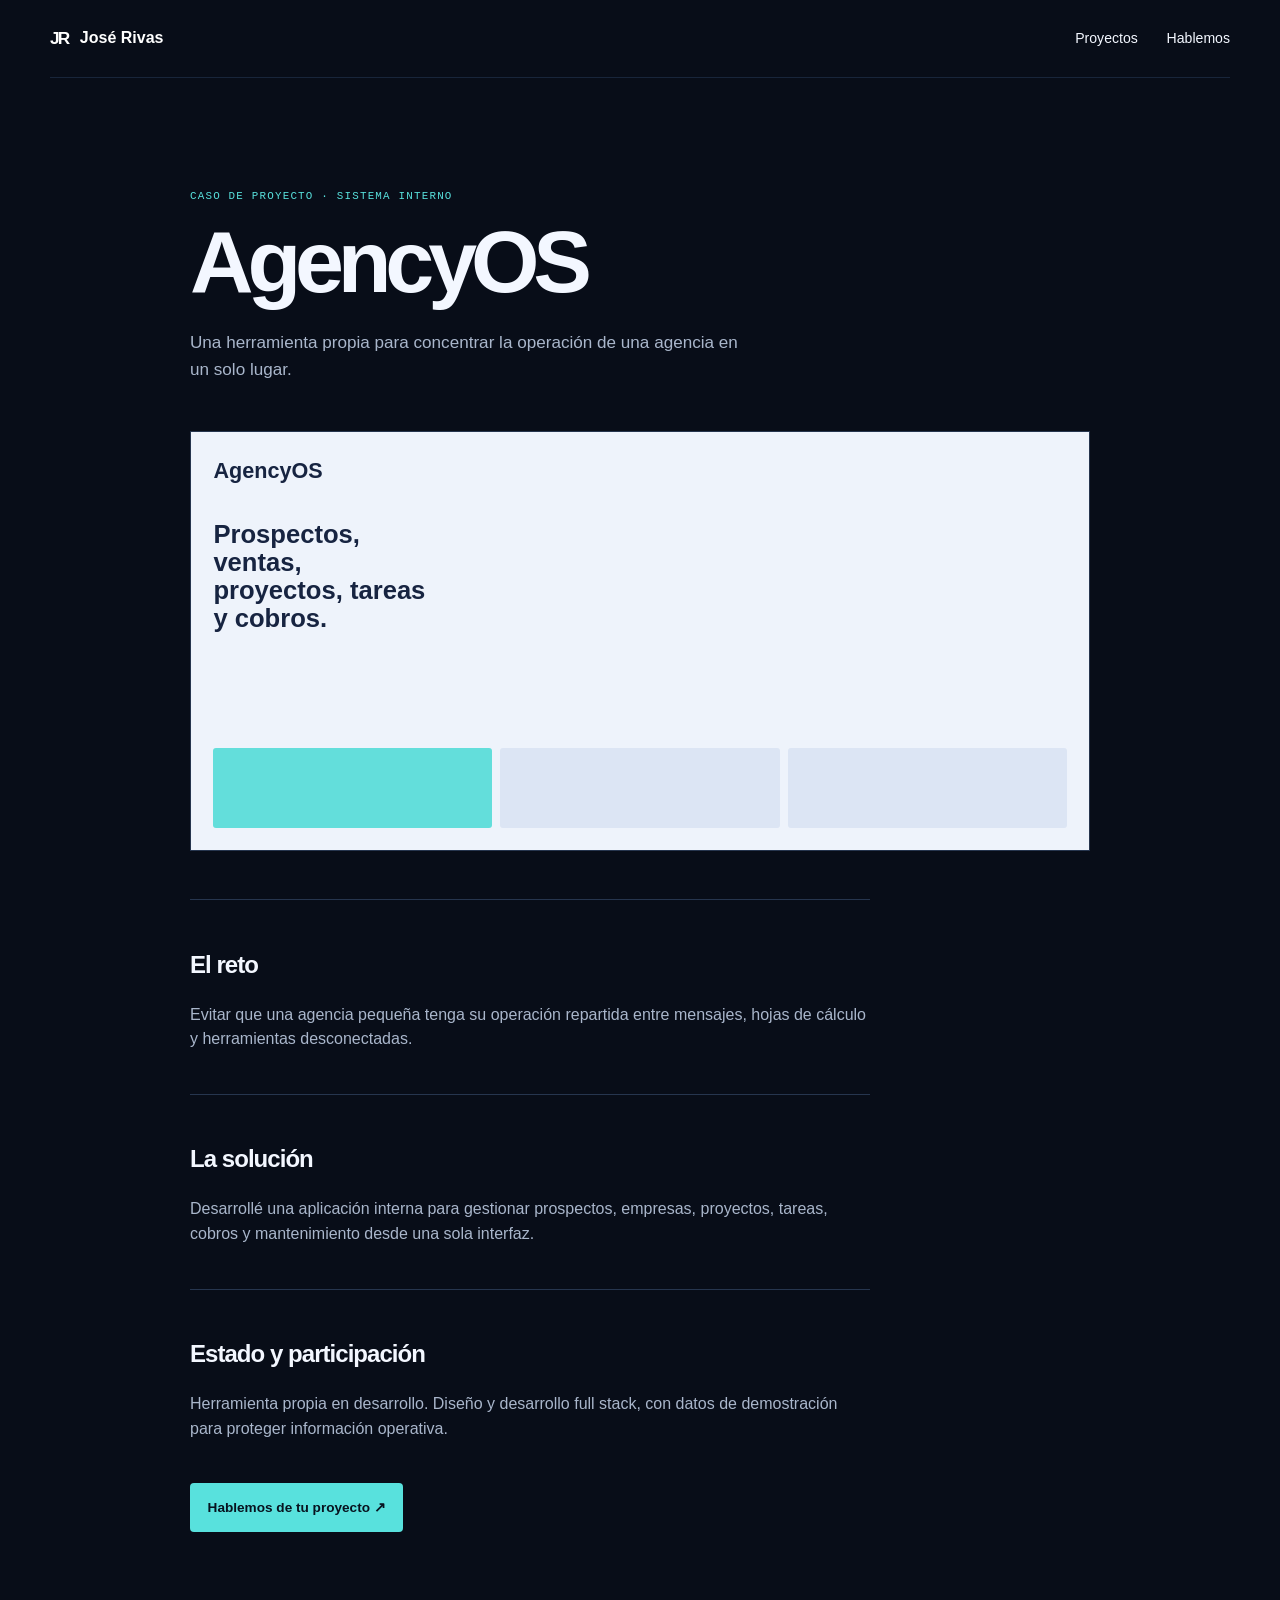
==== proyectos/agencyos/index.html @ 4ef8a75f "Redesign freelance portfolio and add project cases" ====
<!doctype html><html lang="es"><head><meta charset="utf-8"><meta name="viewport" content="width=device-width,initial-scale=1"><title>AgencyOS — José Rivas</title><link rel="stylesheet" href="../../assets/site.css"></head><body><header class="header"><a class="brand" href="../../"><span>JR</span> José Rivas</a><nav><a href="../../#proyectos">Proyectos</a><a href="../../#contacto">Hablemos</a></nav></header><main class="case wrap"><p class="eyebrow">Caso de proyecto · Sistema interno</p><h1>AgencyOS</h1><p class="lede">Una herramienta propia para concentrar la operación de una agencia en un solo lugar.</p><div class="shot agency" style="height:420px"><div class="agency-ui"><strong>AgencyOS</strong><span>Prospectos, ventas, proyectos, tareas y cobros.</span><div><i></i><i></i><i></i></div></div></div><section><h2>El reto</h2><p>Evitar que una agencia pequeña tenga su operación repartida entre mensajes, hojas de cálculo y herramientas desconectadas.</p></section><section><h2>La solución</h2><p>Desarrollé una aplicación interna para gestionar prospectos, empresas, proyectos, tareas, cobros y mantenimiento desde una sola interfaz.</p></section><section><h2>Estado y participación</h2><p>Herramienta propia en desarrollo. Diseño y desarrollo full stack, con datos de demostración para proteger información operativa.</p></section><a class="button" href="../../#contacto">Hablemos de tu proyecto ↗</a></main></body></html>
---- assets/site.css ----
:root{--bg:#080d18;--surface:#101a2c;--line:#26354e;--ink:#f3f7ff;--muted:#a9b6cb;--aqua:#58e1dd;--violet:#aa92ff;--wrap:1180px}*{box-sizing:border-box}html{scroll-behavior:smooth}body{margin:0;background:var(--bg);color:var(--ink);font-family:Manrope,Arial,sans-serif;line-height:1.55}.wrap{width:min(var(--wrap),calc(100% - 48px));margin:auto}.skip{position:absolute;left:-999px}.skip:focus{left:1rem;top:1rem;z-index:99;background:#fff;color:#000;padding:.6rem}.header{height:78px;width:min(var(--wrap),calc(100% - 48px));margin:auto;display:flex;align-items:center;gap:2.3rem;border-bottom:1px solid #18253a;position:relative;z-index:3}.brand{display:flex;align-items:center;gap:.7rem;font-weight:800;color:#fff;text-decoration:none;white-space:nowrap}.brand span{font-size:1.08rem;letter-spacing:-.1em}.header nav{display:flex;gap:1.8rem;margin-left:auto}.header nav a,.text-link,.service-list a{color:var(--ink);font-size:.88rem;text-decoration:none}.header nav a:hover,.text-link:hover,.service-list a:hover{color:var(--aqua)}.header-actions{display:flex;align-items:center;gap:1rem}.button{background:var(--aqua);border:0;color:#07131f;border-radius:4px;padding:.85rem 1.1rem;text-decoration:none;font-size:.85rem;font-weight:800;display:inline-flex;gap:.7rem;align-items:center;cursor:pointer}.button:hover{background:#94f6ee}.button.small{padding:.65rem .95rem}.menu{display:none}.eyebrow,.project-type{font:500 .68rem 'DM Mono',monospace;letter-spacing:.11em;text-transform:uppercase;color:var(--aqua);margin:0 0 1rem}.hero{min-height:640px;overflow:hidden;border-bottom:1px solid #18253a}.hero-grid{display:grid;grid-template-columns:1.05fr .95fr;align-items:center;min-height:640px}.hero-copy{position:relative;z-index:1}.hero h1{font-size:clamp(3rem,5.1vw,5rem);letter-spacing:-.065em;line-height:1.03;margin:0 0 1.4rem;max-width:720px}.hero h1 em{color:var(--aqua);font-style:normal}.lede{max-width:570px;color:var(--muted);font-size:1.07rem;margin:0 0 2rem}.actions{display:flex;align-items:center;gap:1.7rem}.hero-art{height:620px;position:relative}.hero-art:after{content:"";position:absolute;inset:17% 0 5% 8%;background:radial-gradient(ellipse,rgba(74,212,217,.13),transparent 67%);z-index:-1}.hero-art img{width:118%;max-width:none;position:absolute;right:-10%;bottom:-8%;height:110%;object-fit:contain;object-position:right bottom}.projects{padding:8rem 0}.section-intro{display:grid;grid-template-columns:1fr .8fr;align-items:end;gap:5rem;margin-bottom:3.4rem}.section-intro h2,.services h2,.about h2,.contact h2{font-size:clamp(2.1rem,4vw,3.7rem);line-height:1.07;letter-spacing:-.055em;margin:0}.section-intro>p{color:var(--muted);margin:0 0 .4rem}.featured{display:grid;grid-template-columns:1.2fr 1fr 1fr;gap:1.4rem}.project{min-width:0}.shot{height:245px;display:block;overflow:hidden;border:1px solid var(--line);background:#111e33;margin-bottom:1.4rem;transition:transform .2s,border-color .2s}.shot:hover{transform:translateY(-4px);border-color:var(--aqua)}.shot img{width:100%;height:100%;object-fit:cover;object-position:top}.first .shot{height:300px}.project h3{margin:0 0 .4rem;font-size:1.45rem;letter-spacing:-.035em}.project p:not(.project-type){color:var(--muted);font-size:.9rem;margin:.2rem 0 1rem}.agency-ui{height:100%;padding:1.4rem;background:#eef3fb;color:#172441;display:flex;flex-direction:column;gap:2rem}.agency-ui strong{font-size:1.35rem}.agency-ui span{font-size:1.6rem;line-height:1.1;font-weight:800;max-width:220px}.agency-ui div{display:flex;gap:.5rem;margin-top:auto}.agency-ui i{display:block;height:80px;flex:1;background:#dce5f4;border-radius:3px}.agency-ui i:first-child{background:#63dedb}.secondary-projects{display:grid;grid-template-columns:1fr 1fr;gap:2rem;margin-top:5rem;border-top:1px solid var(--line);border-bottom:1px solid var(--line)}.secondary-projects a{display:grid;grid-template-columns:1fr auto;text-decoration:none;color:var(--ink);padding:1.8rem 0}.secondary-projects span{grid-column:1;color:var(--muted);font:400 .7rem 'DM Mono'}.secondary-projects strong{font-size:1.1rem}.secondary-projects b{grid-row:1/3;grid-column:2;color:var(--aqua);align-self:center}.services{padding:7rem 0;background:var(--surface);border-block:1px solid var(--line)}.services h2{margin-bottom:4rem}.service-list{display:grid;grid-template-columns:repeat(3,1fr);border-top:1px solid #314057}.service-list article{padding:2rem 2.1rem 2rem 0;border-bottom:1px solid #314057}.service-list article+article{padding-left:2.1rem;border-left:1px solid #314057}.service-list span{font:500 .75rem 'DM Mono';color:var(--aqua)}.service-list h3{font-size:1.35rem;margin:1.6rem 0 .7rem}.service-list p{font-size:.9rem;color:var(--muted);min-height:5em}.service-list a{font-weight:700}.about{padding:8rem 0}.about-grid{display:grid;grid-template-columns:.85fr 1fr;gap:10rem}.about-grid>div>p:not(.eyebrow){color:var(--muted);font-size:1.05rem}.about dl{margin:2.5rem 0 0;border-top:1px solid var(--line)}.about dl div{display:grid;grid-template-columns:60px 1fr;padding:1rem 0;border-bottom:1px solid var(--line)}.about dt{color:var(--violet);font:500 .75rem 'DM Mono'}.about dd{margin:0;font-weight:600}.contact{background:#101e3a;padding:6rem 0}.contact-grid{display:grid;grid-template-columns:1fr .9fr;gap:8rem}.contact-grid>div>p:not(.eyebrow){color:#c2cfdf;max-width:490px}.contact-direct{display:flex;gap:1.1rem;flex-wrap:wrap;margin-top:2rem}.contact-direct a{color:var(--aqua);font-size:.85rem}form{background:#f8fbff;color:#122039;padding:2rem}label{display:grid;gap:.5rem;font-size:.78rem;font-weight:800;margin-bottom:1.25rem}select,textarea{font:400 .92rem Manrope;border:1px solid #ccd7e6;padding:.75rem;background:#fff;color:#14223a;border-radius:2px;width:100%}textarea{resize:vertical}.form-actions{display:flex;align-items:center;gap:1.4rem;margin-top:1.6rem}.form-actions .text-link{color:#18305a;font-weight:700}form small{display:block;color:#697994;font-size:.72rem;margin-top:1.4rem}footer{padding:2rem 0;background:#070c16;color:var(--muted)}footer .wrap{display:flex;align-items:center;justify-content:space-between;gap:1rem;font-size:.76rem}footer p{margin:0}@media(max-width:900px){.header{gap:1.3rem}.header nav{gap:1rem}.hero-grid{grid-template-columns:1fr}.hero{min-height:auto}.hero-copy{padding:6rem 0 1rem}.hero-art{height:420px}.hero-art img{width:720px;right:50%;transform:translateX(55%);height:115%}.section-intro,.about-grid,.contact-grid{gap:3rem}.featured{grid-template-columns:1fr 1fr}.first{grid-column:span 2}.service-list{grid-template-columns:1fr}.service-list article+article{border-left:0;padding-left:0}.service-list article{padding-right:0}.service-list p{min-height:0}.about-grid,.contact-grid{grid-template-columns:1fr}}@media(max-width:680px){.wrap,.header{width:min(100% - 40px,var(--wrap))}.header{height:68px}.header nav{display:none;position:absolute;left:0;right:0;top:68px;background:#101a2c;padding:1rem;flex-direction:column;border:1px solid var(--line)}.header.open nav{display:flex}.menu{display:grid;gap:5px;background:none;border:0;margin-left:auto;padding:.6rem;color:#fff}.menu i{display:block;width:20px;height:1px;background:currentColor}.header-actions .button{display:none}.hero-copy{padding-top:4rem}.hero h1{font-size:clamp(2.7rem,13vw,4rem)}.hero-art{height:345px}.hero-art img{width:560px;right:50%;transform:translateX(53%);bottom:-3%}.section-intro{grid-template-columns:1fr;gap:1.5rem}.projects,.about{padding:5rem 0}.featured{grid-template-columns:1fr;gap:3.3rem}.first{grid-column:auto}.shot,.first .shot{height:235px}.secondary-projects{grid-template-columns:1fr;gap:0;margin-top:3rem}.secondary-projects a+a{border-top:1px solid var(--line)}.services{padding:5rem 0}.services h2{margin-bottom:2rem}.about-grid{gap:2rem}.contact{padding:4.5rem 0}.contact-grid{gap:2.4rem}form{padding:1.35rem}.actions{gap:1rem;align-items:flex-start;flex-direction:column}footer .wrap{flex-direction:column;align-items:flex-start}.contact-direct{flex-direction:column;gap:.5rem}}
.case{max-width:900px;padding:7rem 0}.case h1{font-size:clamp(3rem,7vw,5.5rem);letter-spacing:-.07em;line-height:1;margin:.4rem 0 1.5rem}.case>img,.case>video{display:block;width:100%;max-height:540px;object-fit:cover;object-position:top;border:1px solid var(--line);margin:3rem 0}.case section{max-width:680px;padding:1.6rem 0;border-top:1px solid var(--line)}.case section h2{letter-spacing:-.04em}.case section p{color:var(--muted)}.case .shot{margin:3rem 0}
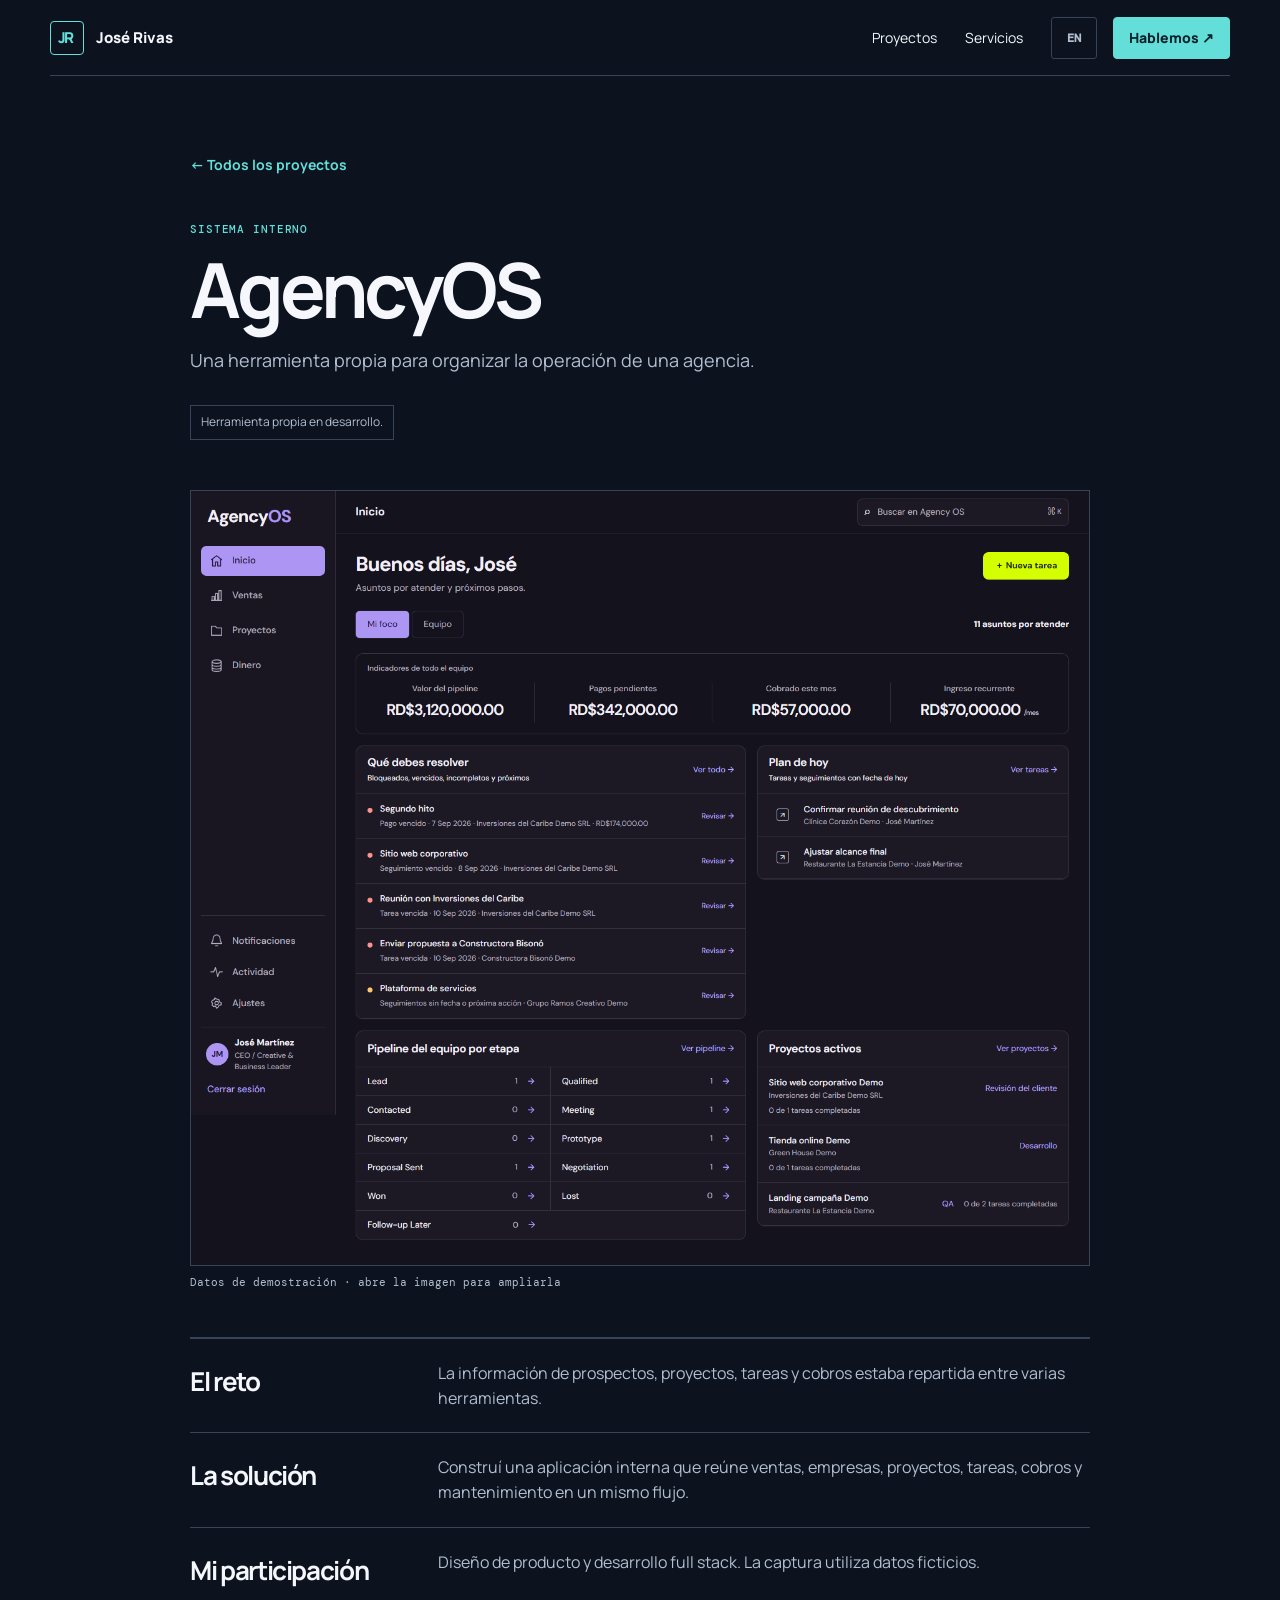
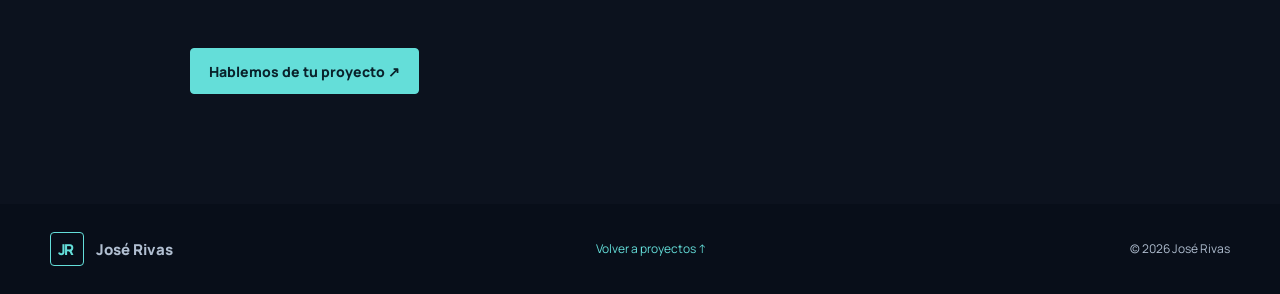
==== commit c3a75d39: "Refine portfolio UI, responsive cases and contact flow" ====
--- a/proyectos/agencyos/index.html
+++ b/proyectos/agencyos/index.html
@@ -1 +1,36 @@
-<!doctype html><html lang="es"><head><meta charset="utf-8"><meta name="viewport" content="width=device-width,initial-scale=1"><title>AgencyOS — José Rivas</title><link rel="stylesheet" href="../../assets/site.css"></head><body><header class="header"><a class="brand" href="../../"><span>JR</span> José Rivas</a><nav><a href="../../#proyectos">Proyectos</a><a href="../../#contacto">Hablemos</a></nav></header><main class="case wrap"><p class="eyebrow">Caso de proyecto · Sistema interno</p><h1>AgencyOS</h1><p class="lede">Una herramienta propia para concentrar la operación de una agencia en un solo lugar.</p><div class="shot agency" style="height:420px"><div class="agency-ui"><strong>AgencyOS</strong><span>Prospectos, ventas, proyectos, tareas y cobros.</span><div><i></i><i></i><i></i></div></div></div><section><h2>El reto</h2><p>Evitar que una agencia pequeña tenga su operación repartida entre mensajes, hojas de cálculo y herramientas desconectadas.</p></section><section><h2>La solución</h2><p>Desarrollé una aplicación interna para gestionar prospectos, empresas, proyectos, tareas, cobros y mantenimiento desde una sola interfaz.</p></section><section><h2>Estado y participación</h2><p>Herramienta propia en desarrollo. Diseño y desarrollo full stack, con datos de demostración para proteger información operativa.</p></section><a class="button" href="../../#contacto">Hablemos de tu proyecto ↗</a></main></body></html>
+<!doctype html>
+<html lang="es">
+<head>
+  <meta charset="utf-8"><meta name="viewport" content="width=device-width, initial-scale=1">
+  <meta name="description" content="Una herramienta propia para organizar la operación de una agencia.">
+  <title>AgencyOS | José Rivas</title>
+  <link rel="icon" href="../../assets/favicon.svg" type="image/svg+xml">
+  <link rel="preconnect" href="https://fonts.googleapis.com"><link rel="preconnect" href="https://fonts.gstatic.com" crossorigin>
+  <link href="https://fonts.googleapis.com/css2?family=DM+Mono:wght@400;500&family=Manrope:wght@400;500;600;700;800&display=swap" rel="stylesheet">
+  <link rel="stylesheet" href="../../assets/site.css">
+</head>
+<body>
+  <a class="skip" href="#contenido" data-en="Skip to content">Saltar al contenido</a>
+  <header class="header"><a class="brand" href="../../"><span class="brand-mark">JR</span><span>José Rivas</span></a>
+    <button class="menu" type="button" aria-label="Abrir menú" aria-expanded="false" aria-controls="main-nav"><span></span><span></span></button>
+    <nav id="main-nav" aria-label="Navegación principal"><a href="../../#proyectos" data-en="Projects">Proyectos</a><a href="../../#servicios" data-en="Services">Servicios</a><a class="mobile-contact" href="../../#contacto" data-en="Contact">Contacto</a></nav>
+    <div class="header-actions"><button class="lang" type="button" aria-label="Switch to English">EN</button><a class="button small" href="../../#contacto" data-en="Let's talk ↗">Hablemos ↗</a></div>
+  </header>
+  <main id="contenido" class="case wrap">
+    <a class="back-link" href="../../#proyectos" data-en="← All projects">← Todos los proyectos</a>
+    <p class="eyebrow" data-en="Internal system">Sistema interno</p>
+    <h1>AgencyOS</h1>
+    <p class="lede" data-en="An in-house tool for organizing agency operations.">Una herramienta propia para organizar la operación de una agencia.</p>
+    <p class="case-status" data-en="In-house tool in development.">Herramienta propia en desarrollo.</p>
+    <figure class="case-media"><a href="../../assets/agency-os-desktop.png" target="_blank" rel="noopener noreferrer" aria-label="Ampliar captura de AgencyOS"><img src="../../assets/agency-os-desktop.png" alt="Panel de AgencyOS con datos de demostración" data-en-attr="AgencyOS dashboard with demo data" width="1440" height="1241"></a><figcaption data-en="Demo data · open image to enlarge">Datos de demostración · abre la imagen para ampliarla</figcaption></figure>
+    <div class="case-details">
+      <section><h2 data-en="The challenge">El reto</h2><p data-en="Prospects, projects, tasks, and billing were spread across several tools.">La información de prospectos, proyectos, tareas y cobros estaba repartida entre varias herramientas.</p></section>
+      <section><h2 data-en="The solution">La solución</h2><p data-en="I built an internal application that brings sales, companies, projects, tasks, billing, and maintenance into one workflow.">Construí una aplicación interna que reúne ventas, empresas, proyectos, tareas, cobros y mantenimiento en un mismo flujo.</p></section>
+      <section><h2 data-en="My role">Mi participación</h2><p data-en="Product design and full-stack development. The screenshot uses fictional data.">Diseño de producto y desarrollo full stack. La captura utiliza datos ficticios.</p></section>
+    </div>
+    <div class="case-actions"><a class="button" href="../../#contacto" data-en="Discuss your project ↗">Hablemos de tu proyecto ↗</a></div>
+  </main>
+  <footer><div class="wrap"><a class="brand" href="../../"><span class="brand-mark">JR</span><span>José Rivas</span></a><a href="../../#proyectos" data-en="Back to projects ↑">Volver a proyectos ↑</a><p>© <span id="year"></span> José Rivas</p></div></footer>
+  <script src="../../assets/site.js"></script>
+</body>
+</html>
--- a/assets/site.css
+++ b/assets/site.css
@@ -1,2 +1,144 @@
-:root{--bg:#080d18;--surface:#101a2c;--line:#26354e;--ink:#f3f7ff;--muted:#a9b6cb;--aqua:#58e1dd;--violet:#aa92ff;--wrap:1180px}*{box-sizing:border-box}html{scroll-behavior:smooth}body{margin:0;background:var(--bg);color:var(--ink);font-family:Manrope,Arial,sans-serif;line-height:1.55}.wrap{width:min(var(--wrap),calc(100% - 48px));margin:auto}.skip{position:absolute;left:-999px}.skip:focus{left:1rem;top:1rem;z-index:99;background:#fff;color:#000;padding:.6rem}.header{height:78px;width:min(var(--wrap),calc(100% - 48px));margin:auto;display:flex;align-items:center;gap:2.3rem;border-bottom:1px solid #18253a;position:relative;z-index:3}.brand{display:flex;align-items:center;gap:.7rem;font-weight:800;color:#fff;text-decoration:none;white-space:nowrap}.brand span{font-size:1.08rem;letter-spacing:-.1em}.header nav{display:flex;gap:1.8rem;margin-left:auto}.header nav a,.text-link,.service-list a{color:var(--ink);font-size:.88rem;text-decoration:none}.header nav a:hover,.text-link:hover,.service-list a:hover{color:var(--aqua)}.header-actions{display:flex;align-items:center;gap:1rem}.button{background:var(--aqua);border:0;color:#07131f;border-radius:4px;padding:.85rem 1.1rem;text-decoration:none;font-size:.85rem;font-weight:800;display:inline-flex;gap:.7rem;align-items:center;cursor:pointer}.button:hover{background:#94f6ee}.button.small{padding:.65rem .95rem}.menu{display:none}.eyebrow,.project-type{font:500 .68rem 'DM Mono',monospace;letter-spacing:.11em;text-transform:uppercase;color:var(--aqua);margin:0 0 1rem}.hero{min-height:640px;overflow:hidden;border-bottom:1px solid #18253a}.hero-grid{display:grid;grid-template-columns:1.05fr .95fr;align-items:center;min-height:640px}.hero-copy{position:relative;z-index:1}.hero h1{font-size:clamp(3rem,5.1vw,5rem);letter-spacing:-.065em;line-height:1.03;margin:0 0 1.4rem;max-width:720px}.hero h1 em{color:var(--aqua);font-style:normal}.lede{max-width:570px;color:var(--muted);font-size:1.07rem;margin:0 0 2rem}.actions{display:flex;align-items:center;gap:1.7rem}.hero-art{height:620px;position:relative}.hero-art:after{content:"";position:absolute;inset:17% 0 5% 8%;background:radial-gradient(ellipse,rgba(74,212,217,.13),transparent 67%);z-index:-1}.hero-art img{width:118%;max-width:none;position:absolute;right:-10%;bottom:-8%;height:110%;object-fit:contain;object-position:right bottom}.projects{padding:8rem 0}.section-intro{display:grid;grid-template-columns:1fr .8fr;align-items:end;gap:5rem;margin-bottom:3.4rem}.section-intro h2,.services h2,.about h2,.contact h2{font-size:clamp(2.1rem,4vw,3.7rem);line-height:1.07;letter-spacing:-.055em;margin:0}.section-intro>p{color:var(--muted);margin:0 0 .4rem}.featured{display:grid;grid-template-columns:1.2fr 1fr 1fr;gap:1.4rem}.project{min-width:0}.shot{height:245px;display:block;overflow:hidden;border:1px solid var(--line);background:#111e33;margin-bottom:1.4rem;transition:transform .2s,border-color .2s}.shot:hover{transform:translateY(-4px);border-color:var(--aqua)}.shot img{width:100%;height:100%;object-fit:cover;object-position:top}.first .shot{height:300px}.project h3{margin:0 0 .4rem;font-size:1.45rem;letter-spacing:-.035em}.project p:not(.project-type){color:var(--muted);font-size:.9rem;margin:.2rem 0 1rem}.agency-ui{height:100%;padding:1.4rem;background:#eef3fb;color:#172441;display:flex;flex-direction:column;gap:2rem}.agency-ui strong{font-size:1.35rem}.agency-ui span{font-size:1.6rem;line-height:1.1;font-weight:800;max-width:220px}.agency-ui div{display:flex;gap:.5rem;margin-top:auto}.agency-ui i{display:block;height:80px;flex:1;background:#dce5f4;border-radius:3px}.agency-ui i:first-child{background:#63dedb}.secondary-projects{display:grid;grid-template-columns:1fr 1fr;gap:2rem;margin-top:5rem;border-top:1px solid var(--line);border-bottom:1px solid var(--line)}.secondary-projects a{display:grid;grid-template-columns:1fr auto;text-decoration:none;color:var(--ink);padding:1.8rem 0}.secondary-projects span{grid-column:1;color:var(--muted);font:400 .7rem 'DM Mono'}.secondary-projects strong{font-size:1.1rem}.secondary-projects b{grid-row:1/3;grid-column:2;color:var(--aqua);align-self:center}.services{padding:7rem 0;background:var(--surface);border-block:1px solid var(--line)}.services h2{margin-bottom:4rem}.service-list{display:grid;grid-template-columns:repeat(3,1fr);border-top:1px solid #314057}.service-list article{padding:2rem 2.1rem 2rem 0;border-bottom:1px solid #314057}.service-list article+article{padding-left:2.1rem;border-left:1px solid #314057}.service-list span{font:500 .75rem 'DM Mono';color:var(--aqua)}.service-list h3{font-size:1.35rem;margin:1.6rem 0 .7rem}.service-list p{font-size:.9rem;color:var(--muted);min-height:5em}.service-list a{font-weight:700}.about{padding:8rem 0}.about-grid{display:grid;grid-template-columns:.85fr 1fr;gap:10rem}.about-grid>div>p:not(.eyebrow){color:var(--muted);font-size:1.05rem}.about dl{margin:2.5rem 0 0;border-top:1px solid var(--line)}.about dl div{display:grid;grid-template-columns:60px 1fr;padding:1rem 0;border-bottom:1px solid var(--line)}.about dt{color:var(--violet);font:500 .75rem 'DM Mono'}.about dd{margin:0;font-weight:600}.contact{background:#101e3a;padding:6rem 0}.contact-grid{display:grid;grid-template-columns:1fr .9fr;gap:8rem}.contact-grid>div>p:not(.eyebrow){color:#c2cfdf;max-width:490px}.contact-direct{display:flex;gap:1.1rem;flex-wrap:wrap;margin-top:2rem}.contact-direct a{color:var(--aqua);font-size:.85rem}form{background:#f8fbff;color:#122039;padding:2rem}label{display:grid;gap:.5rem;font-size:.78rem;font-weight:800;margin-bottom:1.25rem}select,textarea{font:400 .92rem Manrope;border:1px solid #ccd7e6;padding:.75rem;background:#fff;color:#14223a;border-radius:2px;width:100%}textarea{resize:vertical}.form-actions{display:flex;align-items:center;gap:1.4rem;margin-top:1.6rem}.form-actions .text-link{color:#18305a;font-weight:700}form small{display:block;color:#697994;font-size:.72rem;margin-top:1.4rem}footer{padding:2rem 0;background:#070c16;color:var(--muted)}footer .wrap{display:flex;align-items:center;justify-content:space-between;gap:1rem;font-size:.76rem}footer p{margin:0}@media(max-width:900px){.header{gap:1.3rem}.header nav{gap:1rem}.hero-grid{grid-template-columns:1fr}.hero{min-height:auto}.hero-copy{padding:6rem 0 1rem}.hero-art{height:420px}.hero-art img{width:720px;right:50%;transform:translateX(55%);height:115%}.section-intro,.about-grid,.contact-grid{gap:3rem}.featured{grid-template-columns:1fr 1fr}.first{grid-column:span 2}.service-list{grid-template-columns:1fr}.service-list article+article{border-left:0;padding-left:0}.service-list article{padding-right:0}.service-list p{min-height:0}.about-grid,.contact-grid{grid-template-columns:1fr}}@media(max-width:680px){.wrap,.header{width:min(100% - 40px,var(--wrap))}.header{height:68px}.header nav{display:none;position:absolute;left:0;right:0;top:68px;background:#101a2c;padding:1rem;flex-direction:column;border:1px solid var(--line)}.header.open nav{display:flex}.menu{display:grid;gap:5px;background:none;border:0;margin-left:auto;padding:.6rem;color:#fff}.menu i{display:block;width:20px;height:1px;background:currentColor}.header-actions .button{display:none}.hero-copy{padding-top:4rem}.hero h1{font-size:clamp(2.7rem,13vw,4rem)}.hero-art{height:345px}.hero-art img{width:560px;right:50%;transform:translateX(53%);bottom:-3%}.section-intro{grid-template-columns:1fr;gap:1.5rem}.projects,.about{padding:5rem 0}.featured{grid-template-columns:1fr;gap:3.3rem}.first{grid-column:auto}.shot,.first .shot{height:235px}.secondary-projects{grid-template-columns:1fr;gap:0;margin-top:3rem}.secondary-projects a+a{border-top:1px solid var(--line)}.services{padding:5rem 0}.services h2{margin-bottom:2rem}.about-grid{gap:2rem}.contact{padding:4.5rem 0}.contact-grid{gap:2.4rem}form{padding:1.35rem}.actions{gap:1rem;align-items:flex-start;flex-direction:column}footer .wrap{flex-direction:column;align-items:flex-start}.contact-direct{flex-direction:column;gap:.5rem}}
-.case{max-width:900px;padding:7rem 0}.case h1{font-size:clamp(3rem,7vw,5.5rem);letter-spacing:-.07em;line-height:1;margin:.4rem 0 1.5rem}.case>img,.case>video{display:block;width:100%;max-height:540px;object-fit:cover;object-position:top;border:1px solid var(--line);margin:3rem 0}.case section{max-width:680px;padding:1.6rem 0;border-top:1px solid var(--line)}.case section h2{letter-spacing:-.04em}.case section p{color:var(--muted)}.case .shot{margin:3rem 0}
+:root {
+  --bg:#0c121e; --surface:#151f31; --surface-2:#1a2943; --ink:#f5f7fc;
+  --muted:#b1bfd1; --line:#354459; --aqua:#64ded9; --violet:#ad95f4;
+  --wrap:1180px;
+}
+*,*::before,*::after{box-sizing:border-box}
+html{scroll-behavior:smooth}
+body{margin:0;background:var(--bg);color:var(--ink);font-family:Manrope,Arial,sans-serif;line-height:1.55}
+img,video{max-width:100%}
+a{color:inherit}
+.wrap{width:min(var(--wrap),calc(100% - 48px));margin-inline:auto}
+.skip{position:absolute;left:-9999px;z-index:50}
+.skip:focus-visible{left:16px;top:16px;background:white;color:#101828;padding:10px}
+:focus-visible{outline:3px solid var(--aqua);outline-offset:4px}
+.header{width:min(var(--wrap),calc(100% - 48px));height:76px;margin-inline:auto;display:flex;align-items:center;gap:28px;border-bottom:1px solid var(--line);position:relative;z-index:10}
+.brand{display:inline-flex;align-items:center;gap:12px;font-size:15px;font-weight:800;white-space:nowrap;text-decoration:none}
+.brand-mark{display:inline-grid;place-items:center;width:34px;height:34px;border:1px solid var(--aqua);color:var(--aqua);font-size:15px;font-weight:800;letter-spacing:-.13em;padding-right:3px;border-radius:4px}
+.header nav{display:flex;gap:28px;align-items:center;margin-left:auto}
+.header nav a{font-size:14px;text-decoration:none}.header nav a:hover,.text-link:hover,.service-list a:hover{color:var(--aqua)}
+.header nav .mobile-contact{display:none}
+.header-actions{display:flex;gap:16px;align-items:center}
+.lang{background:none;color:var(--muted);border:1px solid var(--line);border-radius:3px;min-width:46px;min-height:42px;font:600 12px 'DM Mono',monospace;cursor:pointer}
+.lang:hover{color:var(--ink);border-color:var(--aqua)}
+.button{display:inline-flex;align-items:center;justify-content:center;min-height:46px;padding:11px 18px;border:1px solid var(--aqua);border-radius:4px;background:var(--aqua);color:#09222b;text-decoration:none;font-size:14px;font-weight:800;line-height:1.25;transition:background .18s,transform .18s}
+.button:hover{background:#a1f0e9;transform:translateY(-2px)}
+.button.small{min-height:42px;padding:9px 15px}
+.text-link{font-size:14px;font-weight:700;text-decoration:none}
+.menu{display:none}
+.eyebrow,.project-type{font:500 11px 'DM Mono',monospace;letter-spacing:.08em;text-transform:uppercase;color:var(--aqua);margin:0 0 14px}
+h1,h2,h3{letter-spacing:-.052em}
+.hero{border-bottom:1px solid var(--line);overflow:hidden}
+.hero-grid{min-height:618px;display:grid;grid-template-columns:minmax(0,1.12fr) minmax(0,.88fr);align-items:center;gap:40px}
+.hero-copy{position:relative;z-index:1;padding:60px 0}
+.hero h1{max-width:760px;font-size:clamp(46px,4.35vw,64px);line-height:1.09;margin:0 0 22px}
+.hero h1 em{color:var(--aqua);font-style:normal}
+.lede{font-size:17px;color:var(--muted);max-width:570px;margin:0 0 30px}
+.actions{display:flex;align-items:center;gap:24px}
+.hero-art{height:580px;position:relative;align-self:end}
+.hero-art::after{content:"";position:absolute;inset:12% 0 8%;background:radial-gradient(ellipse at 58% 65%,rgba(75,174,215,.12),transparent 62%);z-index:-1}
+.hero-art img{display:block;width:118%;max-width:none;height:100%;object-fit:contain;object-position:right bottom;position:absolute;right:-9%;bottom:0}
+.projects{padding:92px 0 96px}
+.section-intro{display:grid;grid-template-columns:1.1fr .8fr;gap:64px;align-items:end;margin-bottom:42px}
+.section-intro h2,.services h2,.about h2,.contact h2{font-size:clamp(34px,3.7vw,54px);line-height:1.13;margin:0}
+.section-intro>p{color:var(--muted);max-width:440px;margin:0 0 5px}
+.featured{display:grid;grid-template-columns:repeat(3,minmax(0,1fr));gap:24px}
+.project{min-width:0;display:flex;flex-direction:column}
+.shot{display:block;aspect-ratio:1.35;overflow:hidden;background:#182335;border:1px solid var(--line);margin-bottom:20px;transition:border-color .18s,transform .18s}
+.shot:hover{border-color:var(--aqua);transform:translateY(-3px)}
+.shot img{display:block;width:100%;height:100%;object-fit:cover;object-position:top}
+.project h3{font-size:23px;line-height:1.2;margin:0 0 8px}
+.project>p:not(.project-type){font-size:14px;color:var(--muted);margin:0 0 18px}
+.project .text-link{margin-top:auto}
+.secondary-projects{display:grid;grid-template-columns:1fr 1fr;gap:24px;margin-top:56px;border-block:1px solid var(--line)}
+.secondary-projects a{display:grid;grid-template-columns:1fr auto;align-content:center;min-height:96px;text-decoration:none}
+.secondary-projects span{color:var(--muted);font:400 11px 'DM Mono',monospace}
+.secondary-projects strong{font-size:16px}
+.secondary-projects b{grid-row:1/3;grid-column:2;align-self:center;color:var(--aqua)}
+.services{background:var(--surface);border-block:1px solid var(--line);padding:90px 0}
+.services h2{max-width:760px;margin-bottom:42px}
+.service-list{display:grid;grid-template-columns:repeat(3,minmax(0,1fr));border-top:1px solid var(--line)}
+.service-list article{display:flex;flex-direction:column;align-items:flex-start;padding:30px 22px 26px 0;border-bottom:1px solid var(--line)}
+.service-list article+article{padding-left:22px;border-left:1px solid var(--line)}
+.service-list article>span{font:500 11px 'DM Mono',monospace;color:var(--aqua)}
+.service-list h3{font-size:21px;line-height:1.25;margin:23px 0 10px}
+.service-list p{font-size:14px;color:var(--muted);margin:0 0 22px}
+.service-list a{font-size:14px;font-weight:700;text-decoration:none;margin-top:auto}
+.about{padding:90px 0}.about-grid{display:grid;grid-template-columns:.9fr 1fr;gap:10%}
+.about-grid>div>p:not(.eyebrow){color:var(--muted);font-size:16px;margin:0 0 18px}
+.process{list-style:none;counter-reset:step;padding:0;margin:28px 0 0;border-top:1px solid var(--line)}
+.process li{counter-increment:step;display:flex;align-items:center;gap:24px;padding:13px 0;border-bottom:1px solid var(--line);font-size:14px;font-weight:700}
+.process li::before{content:counter(step,decimal-leading-zero);font:500 11px 'DM Mono',monospace;color:var(--violet)}
+.contact{background:var(--surface-2);padding:84px 0}
+.contact-grid{display:grid;grid-template-columns:1fr .9fr;gap:9%}
+.contact-grid>div>p:not(.eyebrow){color:#cfdbeb;max-width:480px}
+.contact-direct{display:flex;flex-wrap:wrap;gap:12px 18px;margin-top:26px}
+.contact-direct a{color:var(--aqua);font-size:14px}
+.contact-form{background:#f8fbff;color:#132137;padding:28px}
+.contact-form label{display:block;font-size:13px;font-weight:800;margin-bottom:8px}
+.contact-form select,.contact-form textarea{display:block;width:100%;font:400 14px Manrope,Arial,sans-serif;color:#172235;border:1px solid #c5d1e0;background:white;border-radius:2px;padding:12px;margin-bottom:18px}
+.contact-form textarea{resize:vertical;min-height:118px}
+.form-actions{display:flex;flex-wrap:wrap;align-items:center;gap:16px}
+.form-actions .text-link{color:#18315a}
+.contact-form small{display:block;font-size:12px;color:#58657b;margin-top:18px}
+footer{padding:28px 0;background:#080e19;color:var(--muted)}
+footer .wrap{display:flex;align-items:center;justify-content:space-between;gap:24px;font-size:12px}
+footer p{margin:0}
+.case{max-width:900px;padding:76px 0 110px}
+.case h1{font-size:clamp(44px,6vw,76px);line-height:1.05;margin:0 0 18px}
+.case .lede{font-size:18px;max-width:720px}
+.case>img,.case>video{display:block;width:100%;height:auto;max-height:520px;object-fit:cover;object-position:top;border:1px solid var(--line);margin:36px 0 50px}
+.case section{max-width:720px;padding:22px 0;border-top:1px solid var(--line)}
+.case section h2{font-size:26px;margin:0 0 8px}
+.case section p{color:var(--muted);margin:0}
+.case>.button{margin-top:24px}
+.case .back-link{display:inline-block;margin-bottom:46px;color:var(--aqua);font-size:14px;font-weight:700;text-decoration:none}
+.case .back-link:hover{text-decoration:underline}
+.case .case-status{display:inline-block;margin:0 0 16px;padding:7px 10px;border:1px solid var(--line);color:var(--muted);font-size:12px}
+.case-media{margin:34px 0 48px}
+.case-media img,.case-media video{display:block;width:100%;height:auto;border:1px solid var(--line)}
+.case-media figcaption{margin-top:9px;color:var(--muted);font:400 11px 'DM Mono',monospace}
+.case .case-details{border-top:1px solid var(--line)}
+.case .case-details section{max-width:none;display:grid;grid-template-columns:220px 1fr;gap:28px;align-items:start}
+.case .case-details h2{margin:0}
+.case .case-actions{display:flex;flex-wrap:wrap;gap:26px;align-items:center;margin-top:36px}
+footer a:not(.brand){color:var(--aqua);text-decoration:none}
+@media(max-width:1000px){
+  .hero-grid{grid-template-columns:1fr 1fr;gap:12px}.hero h1{font-size:clamp(42px,4.7vw,54px)}.hero-art{height:500px}
+  .about-grid,.contact-grid{gap:6%}
+}
+@media(max-width:760px){
+  .header{width:calc(100% - 40px);height:68px;gap:16px}
+  .header nav{display:none;position:absolute;top:67px;left:0;right:0;margin:0;padding:14px;background:#182335;border:1px solid var(--line);box-shadow:0 22px 36px #0007;flex-direction:column;align-items:stretch;gap:0}
+  .header.open nav{display:flex}.header nav a{padding:12px 8px}.header nav .mobile-contact{display:block}
+  .menu{display:flex;flex-direction:column;gap:5px;justify-content:center;align-items:center;width:44px;height:44px;margin-left:auto;border:1px solid var(--line);border-radius:3px;background:none;color:var(--ink);cursor:pointer}
+  .menu span{width:19px;height:2px;background:currentColor}
+  .header-actions .button{display:none}.header-actions{order:2}
+  .hero-grid{grid-template-columns:1fr;gap:0;min-height:0}
+  .hero-copy{padding:48px 0 8px}.hero h1{font-size:clamp(39px,7.8vw,54px);max-width:660px}.hero-art{height:280px;overflow:hidden}
+  .hero-art img{width:min(650px,120%);height:100%;right:50%;transform:translateX(50%);object-position:center bottom}
+  .section-intro,.about-grid,.contact-grid{grid-template-columns:1fr;gap:22px}
+  .featured{gap:16px}.project h3{font-size:21px}
+  .service-list{grid-template-columns:1fr}.service-list article+article{border-left:0;padding-left:0}.service-list article{padding-right:0}
+  .about,.projects,.services{padding:72px 0}.contact{padding:68px 0}
+}
+@media(max-width:560px){
+  .wrap{width:calc(100% - 40px)}
+  .brand{font-size:14px}.header .lang{min-width:42px}
+  .hero-copy{padding-top:42px}.hero h1{font-size:clamp(38px,9.6vw,46px);line-height:1.1;margin-bottom:18px}
+  .hero h1 br{display:none}.hero h1 em::before{content:"\00a0"}.lede{font-size:16px;margin-bottom:25px}
+  .actions{gap:16px;flex-wrap:wrap}.actions .button{width:100%}
+  .hero-art{height:226px}.hero-art img{width:435px;max-width:none}
+  .projects,.services,.about{padding:62px 0}
+  .section-intro{margin-bottom:28px}.section-intro h2,.services h2,.about h2,.contact h2{font-size:34px}
+  .featured{grid-template-columns:1fr;gap:38px}.shot{aspect-ratio:1.4;margin-bottom:15px}
+  .project>p:not(.project-type){margin-bottom:12px}
+  .secondary-projects{grid-template-columns:1fr;gap:0;margin-top:38px}.secondary-projects a+a{border-top:1px solid var(--line)}
+  .services h2{margin-bottom:28px}.service-list article{padding:24px 0}.service-list h3{margin-top:14px}
+  .contact{padding:62px 0}.contact-form{padding:22px}.form-actions{align-items:stretch}.form-actions .button{width:100%}
+  footer .wrap{flex-direction:column;align-items:flex-start;gap:9px}
+  .case{padding:54px 0 80px}.case h1{font-size:44px}.case>img,.case>video{margin:28px 0 35px}
+  .case .back-link{margin-bottom:34px}.case-media{margin:25px 0 38px}
+  .case .case-details section{grid-template-columns:1fr;gap:7px}
+}
+@media(prefers-reduced-motion:reduce){html{scroll-behavior:auto}*,*::before,*::after{transition:none!important;animation:none!important}}
